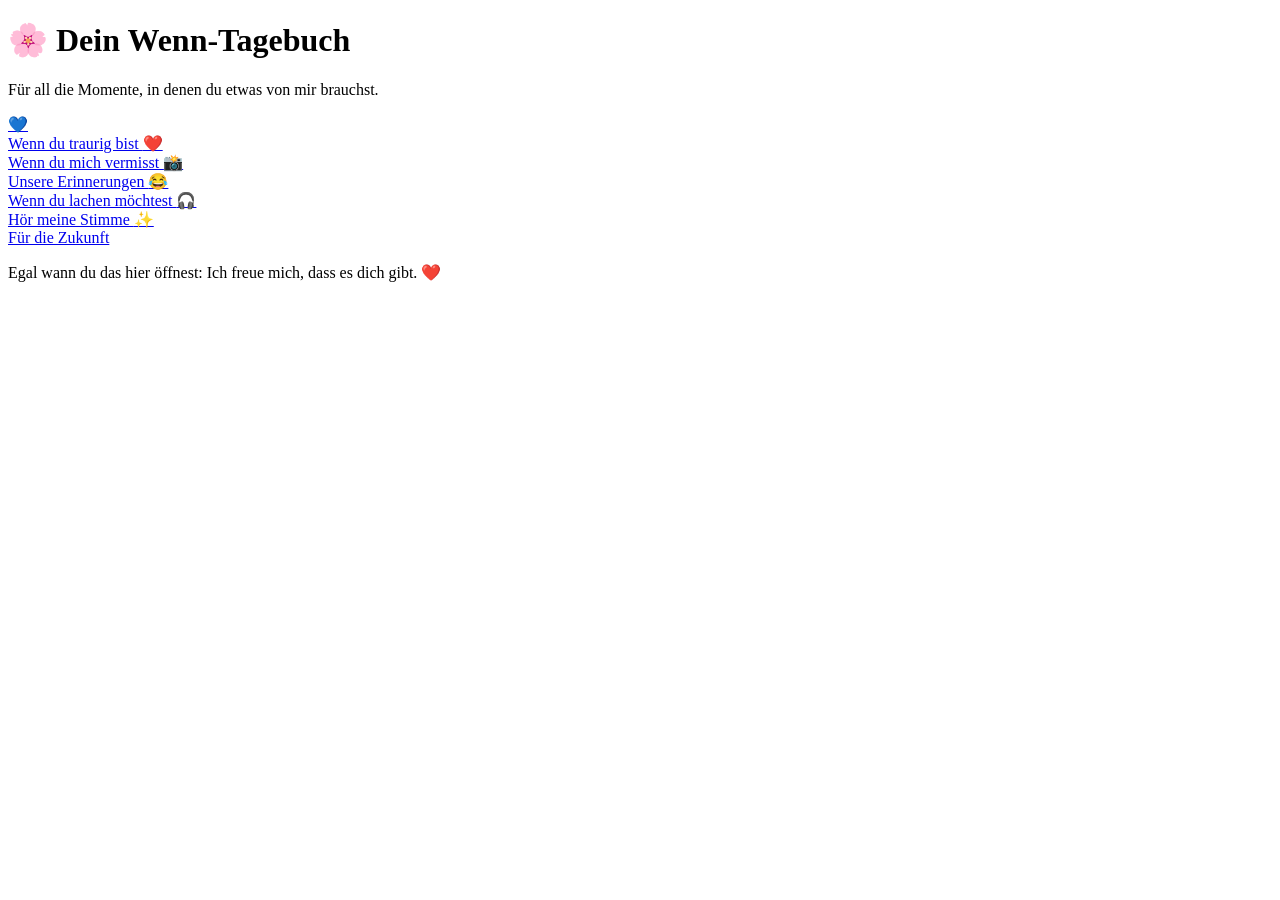
==== Tagebuch.html @ 53260a6c "Create Tagebuch.html" ====
<!DOCTYPE html>
<html lang="de">
<head>
<meta charset="UTF-8">
<meta name="viewport" content="width=device-width, initial-scale=1.0">

<title>Dein Wenn-Tagebuch</title>

<link href="https://fonts.googleapis.com/css2?family=Playfair+Display&family=Poppins:wght@300;400&display=swap" rel="stylesheet">
<link rel="stylesheet" href="style.css">
</head>

<body>

<header>

    <h1>🌸 Dein Wenn-Tagebuch</h1>

    <p>
        Für all die Momente,
        in denen du etwas von mir brauchst.
    </p>

</header>

<section class="cards">

    <a class="card" href="briefe/wenn-traurig.pdf" target="_blank">
        💙<br>
        Wenn du traurig bist
    </a>

    <a class="card" href="briefe/wenn-vermisst.pdf" target="_blank">
        ❤️<br>
        Wenn du mich vermisst
    </a>

    <a class="card" href="bilder/collage.jpg" target="_blank">
        📸<br>
        Unsere Erinnerungen
    </a>

    <a class="card" href="videos/lachen.mp4" target="_blank">
        😂<br>
        Wenn du lachen möchtest
    </a>

    <a class="card" href="audio/sprachnachricht.mp3" target="_blank">
        🎧<br>
        Hör meine Stimme
    </a>

    <a class="card" href="briefe/zukunft.pdf" target="_blank">
        ✨<br>
        Für die Zukunft
    </a>

</section>

<footer>
    <p>
        Egal wann du das hier öffnest:
        Ich freue mich, dass es dich gibt. ❤️
    </p>
</footer>

</body>
</html>
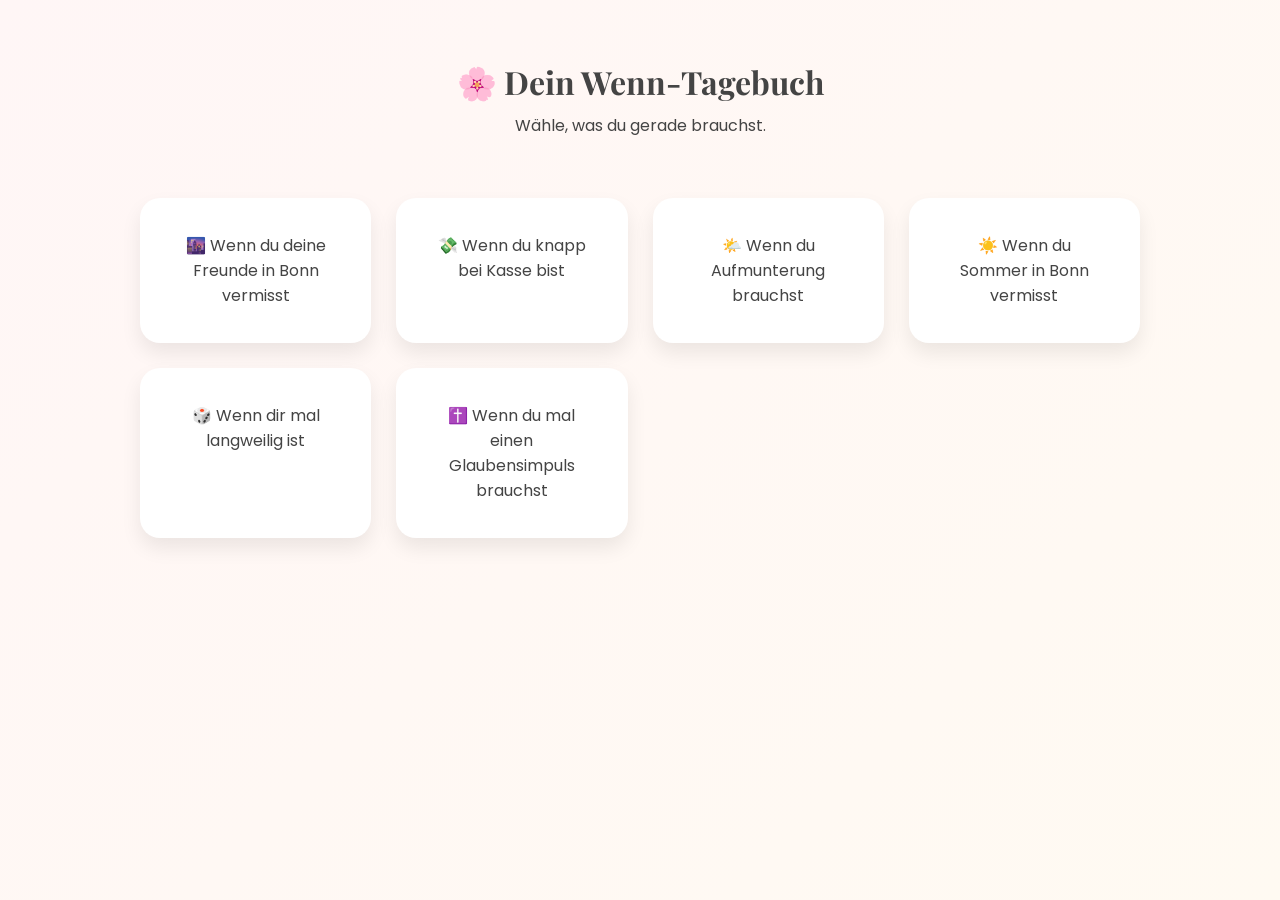
==== commit e5da911f: "Update Tagebuch.html" ====
--- a/Tagebuch.html
+++ b/Tagebuch.html
@@ -3,8 +3,7 @@
 <head>
 <meta charset="UTF-8">
 <meta name="viewport" content="width=device-width, initial-scale=1.0">
-
-<title>Dein Wenn-Tagebuch</title>
+<title>Dein Wenn-Tagebuch 💌</title>
 
 <link href="https://fonts.googleapis.com/css2?family=Playfair+Display&family=Poppins:wght@300;400&display=swap" rel="stylesheet">
 <link rel="stylesheet" href="style.css">
@@ -13,56 +12,37 @@
 <body>
 
 <header>
-
     <h1>🌸 Dein Wenn-Tagebuch</h1>
-
-    <p>
-        Für all die Momente,
-        in denen du etwas von mir brauchst.
-    </p>
-
+    <p>Wähle, was du gerade brauchst.</p>
 </header>
 
 <section class="cards">
 
-    <a class="card" href="briefe/wenn-traurig.pdf" target="_blank">
-        💙<br>
-        Wenn du traurig bist
+    <a class="card" href="wenn-freunde-bonn.html">
+        🌆 Wenn du deine Freunde in Bonn vermisst
     </a>
 
-    <a class="card" href="briefe/wenn-vermisst.pdf" target="_blank">
-        ❤️<br>
-        Wenn du mich vermisst
+    <a class="card" href="wenn-knapp-bei-kasse.html">
+        💸 Wenn du knapp bei Kasse bist
     </a>
 
-    <a class="card" href="bilder/collage.jpg" target="_blank">
-        📸<br>
-        Unsere Erinnerungen
+    <a class="card" href="wenn-aufmunterung.html">
+        🌤️ Wenn du Aufmunterung brauchst
     </a>
 
-    <a class="card" href="videos/lachen.mp4" target="_blank">
-        😂<br>
-        Wenn du lachen möchtest
+    <a class="card" href="wenn-sommer-bonn.html">
+        ☀️ Wenn du Sommer in Bonn vermisst
     </a>
 
-    <a class="card" href="audio/sprachnachricht.mp3" target="_blank">
-        🎧<br>
-        Hör meine Stimme
+    <a class="card" href="wenn-langweilig.html">
+        🎲 Wenn dir mal langweilig ist
     </a>
 
-    <a class="card" href="briefe/zukunft.pdf" target="_blank">
-        ✨<br>
-        Für die Zukunft
+    <a class="card" href="wenn-glaube-impuls.html">
+        ✝️ Wenn du mal einen Glaubensimpuls brauchst
     </a>
 
 </section>
 
-<footer>
-    <p>
-        Egal wann du das hier öffnest:
-        Ich freue mich, dass es dich gibt. ❤️
-    </p>
-</footer>
-
 </body>
 </html>
--- a/style.css
+++ b/style.css
@@ -0,0 +1,140 @@
+*{
+    margin:0;
+    padding:0;
+    box-sizing:border-box;
+}
+
+body{
+    font-family:'Poppins',sans-serif;
+    background:linear-gradient(
+        135deg,
+        #fff6f6,
+        #fffaf2
+    );
+    min-height:100vh;
+    color:#444;
+}
+
+.login-box{
+
+    max-width:500px;
+
+    margin:100px auto;
+
+    text-align:center;
+
+    background:white;
+
+    padding:40px;
+
+    border-radius:25px;
+
+    box-shadow:0 10px 30px rgba(0,0,0,0.08);
+}
+
+.login-box h1{
+    font-size:4rem;
+}
+
+.login-box h2{
+    font-family:'Playfair Display',serif;
+    margin-bottom:20px;
+}
+
+.login-box p{
+    margin-bottom:25px;
+}
+
+input{
+
+    width:100%;
+    padding:15px;
+
+    border:none;
+
+    border-radius:12px;
+
+    background:#f5f5f5;
+
+    margin-bottom:15px;
+}
+
+button{
+
+    background:#ffb6b9;
+
+    border:none;
+
+    padding:15px 30px;
+
+    border-radius:12px;
+
+    cursor:pointer;
+
+    font-size:1rem;
+}
+
+button:hover{
+    transform:scale(1.03);
+}
+
+header{
+    text-align:center;
+    padding:60px 20px;
+}
+
+header h1{
+    font-family:'Playfair Display',serif;
+    margin-bottom:10px;
+}
+
+.cards{
+
+    width:90%;
+    max-width:1000px;
+
+    margin:auto;
+
+    display:grid;
+
+    grid-template-columns:
+    repeat(auto-fit,minmax(220px,1fr));
+
+    gap:25px;
+}
+
+.card{
+
+    text-decoration:none;
+
+    color:#444;
+
+    background:white;
+
+    padding:35px;
+
+    text-align:center;
+
+    border-radius:20px;
+
+    box-shadow:
+    0 10px 20px rgba(0,0,0,0.08);
+
+    transition:0.3s;
+}
+
+.card:hover{
+
+    transform:
+    translateY(-5px);
+
+}
+
+footer{
+
+    text-align:center;
+
+    margin-top:60px;
+
+    padding:40px;
+}
